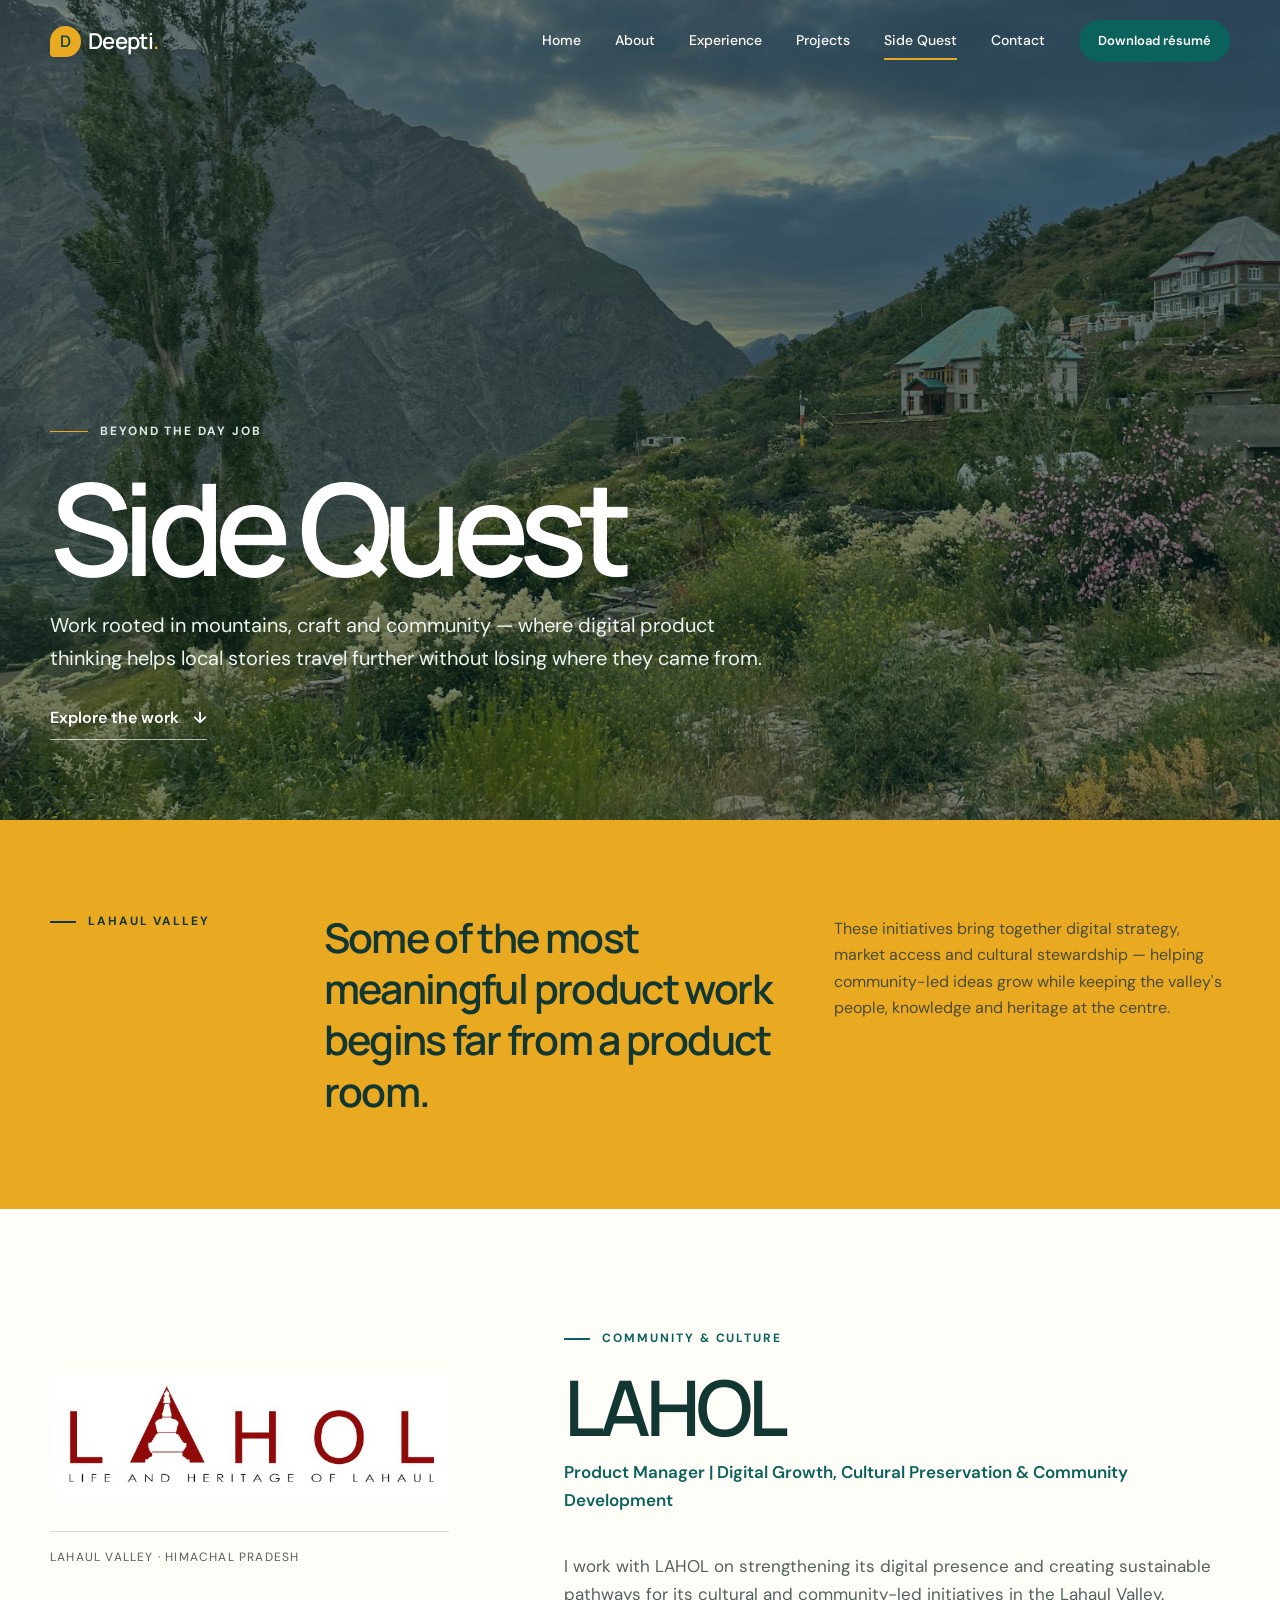
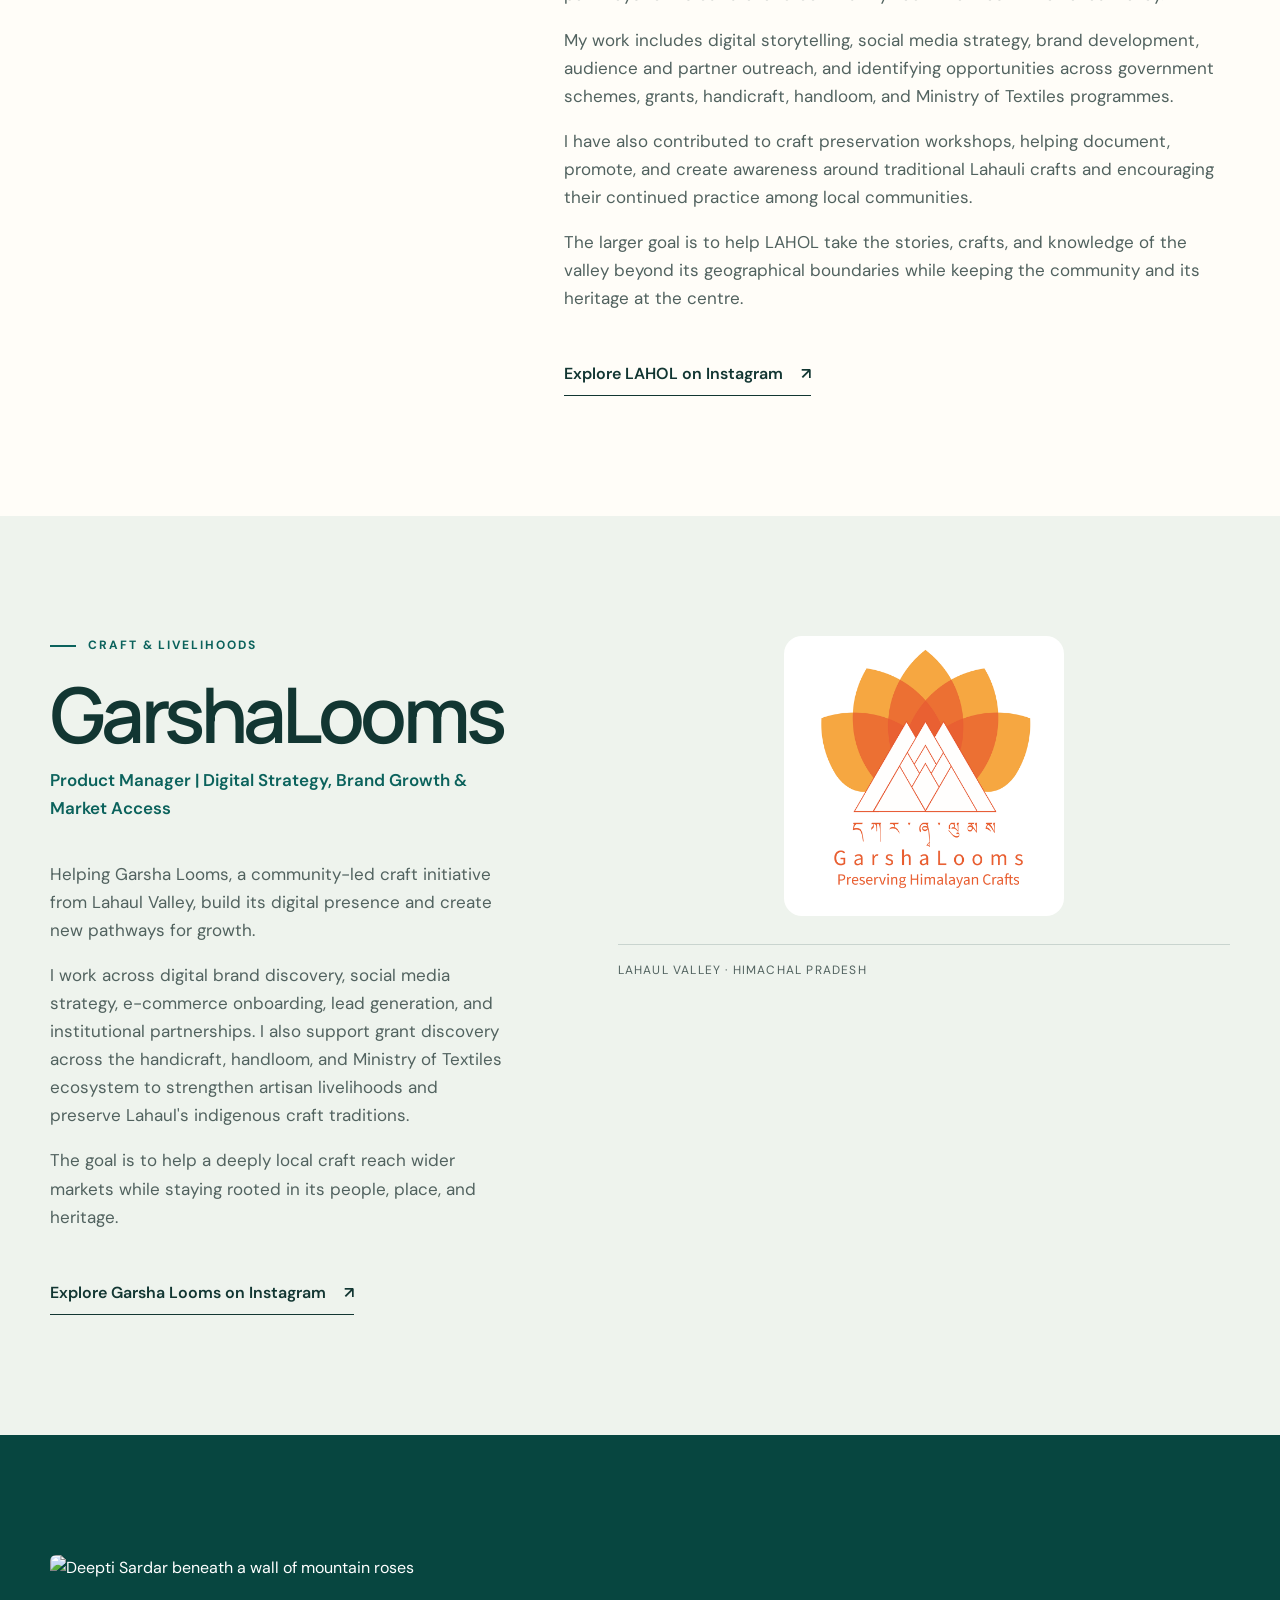
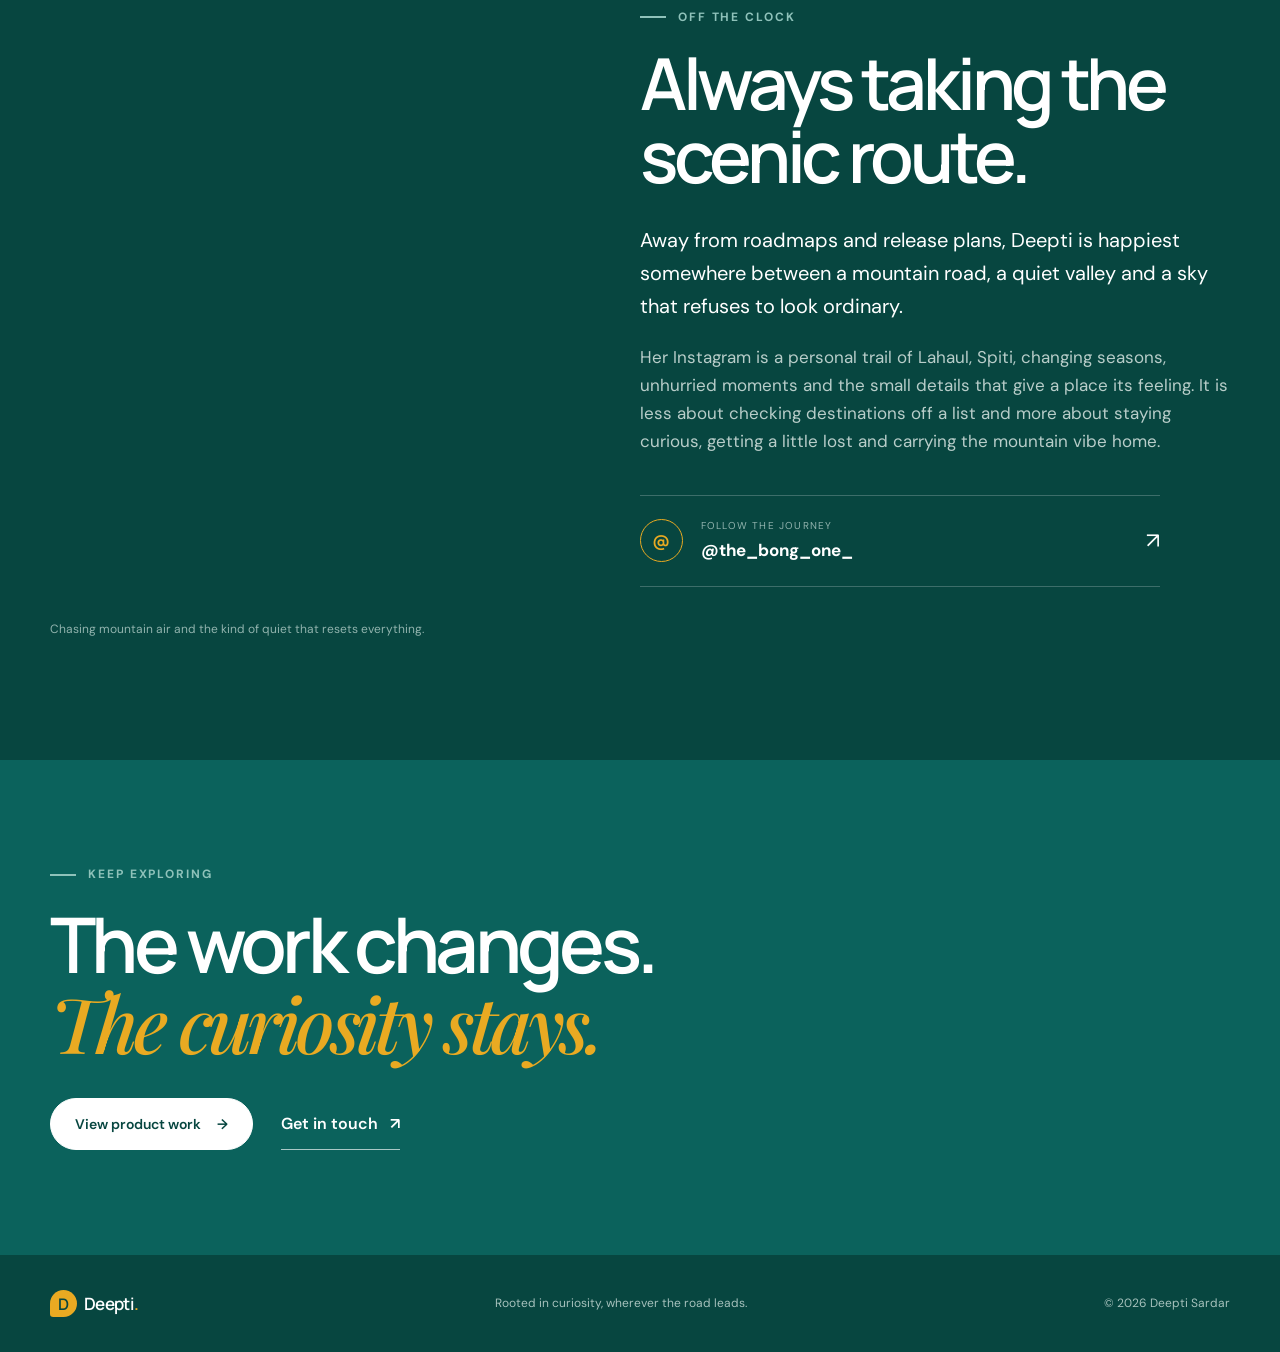
==== side-quest.html @ d121f412 "changes" ====
<!DOCTYPE html>
<html lang="en">
<head>
  <meta charset="UTF-8">
  <meta name="viewport" content="width=device-width, initial-scale=1.0">
  <meta name="description" content="Deepti Sardar's community-led work with LAHOL and Garsha Looms, rooted in Lahaul's craft, culture and people.">
  <meta name="author" content="Deepti Sardar">
  <meta name="theme-color" content="#0b625c">
  <meta property="og:type" content="website">
  <meta property="og:title" content="Side Quest — Deepti Sardar">
  <meta property="og:description" content="Digital growth, cultural preservation and community-led work from the Lahaul Valley.">
  <meta property="og:image" content="assets/profile-placeholder.png">
  <title>Side Quest — Deepti Sardar</title>
  <link rel="stylesheet" href="style.css">
  <link rel="stylesheet" href="side-quest.css">
  <script src="script.js" defer></script>
</head>
<body class="side-quest-page">
  <a class="skip-link" href="#main-content">Skip to content</a>

  <header class="site-header" id="site-header">
    <nav class="nav container" aria-label="Primary navigation">
      <a class="brand" href="index.html#home" aria-label="Deepti Sardar, home">
        <span class="brand-mark">D</span><span>Deepti<span class="brand-dot">.</span></span>
      </a>
      <button class="menu-toggle" type="button" aria-expanded="false" aria-controls="nav-links" aria-label="Open navigation menu">
        <span></span><span></span><span></span>
      </button>
      <div class="nav-links" id="nav-links">
        <a class="nav-link" href="index.html#home">Home</a>
        <a class="nav-link" href="index.html#about">About</a>
        <a class="nav-link" href="index.html#experience">Experience</a>
        <a class="nav-link" href="index.html#projects">Projects</a>
        <a class="nav-link active" href="side-quest.html" aria-current="page">Side Quest</a>
        <a class="nav-link" href="index.html#contact">Contact</a>
        <a class="button button-small" href="assets/resume.pdf" download>Download résumé</a>
      </div>
    </nav>
  </header>

  <main id="main-content">
    <section class="quest-hero" aria-labelledby="quest-title">
      <img class="quest-hero-image" src="assets/side-quest-3.png" alt="A mountain village surrounded by wildflowers beneath a dramatic Lahaul sky" width="3024" height="4032">
      <div class="quest-hero-shade" aria-hidden="true"></div>
      <div class="container quest-hero-copy reveal">
        <p class="eyebrow"><span></span> Beyond the day job</p>
        <h1 id="quest-title">Side Quest</h1>
        <p>Work rooted in mountains, craft and community — where digital product thinking helps local stories travel further without losing where they came from.</p>
        <a class="quest-jump" href="#lahol">Explore the work <span aria-hidden="true">↓</span></a>
      </div>
    </section>

    <section class="quest-intro" aria-label="Side Quest introduction">
      <div class="container quest-intro-grid reveal">
        <p class="kicker">Lahaul Valley</p>
        <p class="quest-intro-lead">Some of the most meaningful product work begins far from a product room.</p>
        <p>These initiatives bring together digital strategy, market access and cultural stewardship — helping community-led ideas grow while keeping the valley's people, knowledge and heritage at the centre.</p>
      </div>
    </section>

    <section class="initiative initiative-lahol" id="lahol" aria-labelledby="lahol-title">
      <div class="container initiative-layout">
        <div class="initiative-identity reveal">
          <img class="initiative-logo initiative-logo-lahol" src="assets/lahaul-logo.svg" alt="LAHOL — Life and Heritage of Lahaul">
          <p>Lahaul Valley · Himachal Pradesh</p>
        </div>
        <div class="initiative-content reveal" data-delay="100">
          <p class="kicker">Community & culture</p>
          <h2 id="lahol-title">LAHOL</h2>
          <p class="initiative-role">Product Manager | Digital Growth, Cultural Preservation & Community Development</p>
          <div class="initiative-copy">
            <p>I work with LAHOL on strengthening its digital presence and creating sustainable pathways for its cultural and community-led initiatives in the Lahaul Valley.</p>
            <p>My work includes digital storytelling, social media strategy, brand development, audience and partner outreach, and identifying opportunities across government schemes, grants, handicraft, handloom, and Ministry of Textiles programmes.</p>
            <p>I have also contributed to craft preservation workshops, helping document, promote, and create awareness around traditional Lahauli crafts and encouraging their continued practice among local communities.</p>
            <p>The larger goal is to help LAHOL take the stories, crafts, and knowledge of the valley beyond its geographical boundaries while keeping the community and its heritage at the centre.</p>
          </div>
          <a class="initiative-link" href="https://www.instagram.com/_lahol__/" target="_blank" rel="noopener noreferrer" aria-label="Explore LAHOL on Instagram">Explore LAHOL on Instagram <span aria-hidden="true">↗</span></a>
        </div>
      </div>
    </section>

    <section class="initiative initiative-garsha" id="garsha-looms" aria-labelledby="garsha-title">
      <div class="container initiative-layout initiative-layout-reverse">
        <div class="initiative-identity reveal">
          <img class="initiative-logo initiative-logo-garsha" src="assets/garsha-looms-logo.svg" alt="Garsha Looms — Preserving Himalayan Crafts">
          <p>Lahaul Valley · Himachal Pradesh</p>
        </div>
        <div class="initiative-content reveal" data-delay="100">
          <p class="kicker">Craft & livelihoods</p>
          <h2 id="garsha-title">GarshaLooms</h2>
          <p class="initiative-role">Product Manager | Digital Strategy, Brand Growth & Market Access</p>
          <div class="initiative-copy">
            <p>Helping Garsha Looms, a community-led craft initiative from Lahaul Valley, build its digital presence and create new pathways for growth.</p>
            <p>I work across digital brand discovery, social media strategy, e-commerce onboarding, lead generation, and institutional partnerships. I also support grant discovery across the handicraft, handloom, and Ministry of Textiles ecosystem to strengthen artisan livelihoods and preserve Lahaul's indigenous craft traditions.</p>
            <p>The goal is to help a deeply local craft reach wider markets while staying rooted in its people, place, and heritage.</p>
          </div>
          <a class="initiative-link" href="https://www.instagram.com/garshalooms/" target="_blank" rel="noopener noreferrer" aria-label="Explore Garsha Looms on Instagram">Explore Garsha Looms on Instagram <span aria-hidden="true">↗</span></a>
        </div>
      </div>
    </section>

    <section class="beyond" id="beyond-work" aria-labelledby="beyond-title">
      <div class="container beyond-layout">
        <figure class="beyond-photo reveal">
          <img src="assets/side-quest-4.png" alt="Deepti Sardar beneath a wall of mountain roses" width="3024" height="4032">
          <figcaption>Chasing mountain air and the kind of quiet that resets everything.</figcaption>
        </figure>
        <div class="beyond-copy reveal" data-delay="100">
          <p class="kicker light">Off the clock</p>
          <h2 id="beyond-title">Always taking the scenic route.</h2>
          <p class="beyond-lead">Away from roadmaps and release plans, Deepti is happiest somewhere between a mountain road, a quiet valley and a sky that refuses to look ordinary.</p>
          <p>Her Instagram is a personal trail of Lahaul, Spiti, changing seasons, unhurried moments and the small details that give a place its feeling. It is less about checking destinations off a list and more about staying curious, getting a little lost and carrying the mountain vibe home.</p>
          <a class="instagram-link" href="https://www.instagram.com/the_bong_one_/" target="_blank" rel="noopener noreferrer" aria-label="Follow Deepti on Instagram at the_bong_one_">
            <span class="instagram-mark" aria-hidden="true">@</span>
            <span><small>Follow the journey</small><strong>@the_bong_one_</strong></span>
            <i aria-hidden="true">↗</i>
          </a>
        </div>
      </div>
    </section>

    <section class="quest-close" aria-labelledby="quest-close-title">
      <div class="container quest-close-inner reveal">
        <p class="kicker light">Keep exploring</p>
        <h2 id="quest-close-title">The work changes.<br><em>The curiosity stays.</em></h2>
        <div class="quest-close-actions">
          <a class="button quest-button-light" href="index.html#projects">View product work <span aria-hidden="true">→</span></a>
          <a class="quest-contact-link" href="index.html#contact">Get in touch <span aria-hidden="true">↗</span></a>
        </div>
      </div>
    </section>
  </main>

  <footer class="footer">
    <div class="container footer-inner">
      <a class="brand footer-brand" href="index.html#home"><span class="brand-mark">D</span><span>Deepti<span class="brand-dot">.</span></span></a>
      <p>Rooted in curiosity, wherever the road leads.</p>
      <p>© <span id="year"></span> Deepti Sardar</p>
    </div>
  </footer>
</body>
</html>
---- style.css ----
@import url('https://fonts.googleapis.com/css2?family=DM+Sans:wght@400;500;600&family=Manrope:wght@400;500;600;700&family=Playfair+Display:ital,wght@1,500&display=swap');

:root {
  --cream: #f5f1e8;
  --cream-deep: #ebe4d5;
  --paper: #fffdf8;
  --teal: #0b625c;
  --teal-dark: #074640;
  --teal-soft: #d9e8e2;
  --mustard: #e9aa22;
  --ink: #123632;
  --body: #51625f;
  --line: rgba(18, 54, 50, 0.16);
  --radius-lg: 36px;
  --radius-md: 22px;
  --shadow: 0 24px 70px rgba(34, 55, 48, 0.12);
  --container: 1180px;
  --header-height: 82px;
}

* { box-sizing: border-box; }
html { scroll-behavior: smooth; scroll-padding-top: calc(var(--header-height) + 24px); }
body { margin: 0; background: var(--cream); color: var(--ink); font-family: "DM Sans", Arial, sans-serif; font-size: 16px; line-height: 1.65; overflow-x: hidden; }
body.menu-open { overflow: hidden; }
body.menu-open .site-header { height: var(--header-height); background: transparent; box-shadow: none; backdrop-filter: none; }
img { display: block; max-width: 100%; }
a { color: inherit; text-decoration: none; }
button { font: inherit; }
.container { width: min(calc(100% - 48px), var(--container)); margin-inline: auto; }
.skip-link { position: fixed; z-index: 200; top: 8px; left: 8px; padding: 10px 16px; background: var(--paper); color: var(--teal); transform: translateY(-150%); transition: transform .2s; }
.skip-link:focus { transform: translateY(0); }

.site-header { position: fixed; inset: 0 0 auto; z-index: 100; height: var(--header-height); transition: background .3s, box-shadow .3s, height .3s; }
.site-header.scrolled { height: 70px; background: rgba(245, 241, 232, .9); box-shadow: 0 6px 30px rgba(18,54,50,.07); backdrop-filter: blur(16px); }
.nav { height: 100%; display: flex; align-items: center; justify-content: space-between; }
.brand { display: inline-flex; align-items: center; gap: 7px; font: 600 22px/1 "Manrope", sans-serif; letter-spacing: -.7px; }
.brand-mark { display: grid; place-items: center; width: 31px; height: 31px; border-radius: 50% 50% 50% 12%; background: var(--teal); color: var(--cream); font-size: 16px; }
.brand-dot { color: var(--mustard); }
.nav-links { display: flex; align-items: center; gap: 34px; }
.nav-link { position: relative; font-size: 14px; font-weight: 500; }
.nav-link::after { content: ""; position: absolute; left: 0; right: 100%; bottom: -7px; height: 2px; background: var(--mustard); transition: right .3s; }
.nav-link:hover::after, .nav-link.active::after { right: 0; }
.nav-link-disabled { display: inline-flex; align-items: center; gap: 6px; cursor: default; }
.nav-link-disabled small { padding: 2px 5px; border-radius: 999px; background: var(--mustard); color: var(--ink); font-size: 7px; line-height: 1.2; letter-spacing: .08em; text-transform: uppercase; }
.nav-link-disabled::after { display: none; }
.menu-toggle { display: none; padding: 8px; border: 0; background: transparent; cursor: pointer; }
.menu-toggle span { display: block; width: 25px; height: 2px; margin: 5px; background: var(--ink); transition: transform .25s, opacity .25s; }

.button { display: inline-flex; align-items: center; justify-content: center; gap: 16px; min-height: 52px; padding: 0 24px; border: 1px solid var(--teal); border-radius: 999px; background: var(--teal); color: white; font-weight: 600; font-size: 14px; transition: transform .25s, background .25s, box-shadow .25s; }
.button:hover { transform: translateY(-3px); background: var(--teal-dark); box-shadow: 0 12px 25px rgba(11,98,92,.2); }
.button-small { min-height: 42px; padding: 0 18px; font-size: 13px; }
.text-link { display: inline-flex; gap: 12px; align-items: center; padding: 12px 0; font-weight: 600; border-bottom: 1px solid var(--ink); }
.text-link span { transition: transform .25s; }
.text-link:hover span { transform: translateX(5px); }

.hero { position: relative; min-height: 100svh; padding: calc(var(--header-height) + 70px) 0 80px; display: flex; align-items: center; overflow: hidden; }
.hero::before { content: ""; position: absolute; width: 520px; height: 520px; right: -230px; top: -180px; border-radius: 50%; background: var(--mustard); opacity: .1; }
.hero-grid { display: grid; grid-template-columns: 1.02fr .98fr; align-items: center; gap: 80px; }
.eyebrow, .kicker { display: flex; align-items: center; gap: 12px; margin: 0 0 24px; text-transform: uppercase; letter-spacing: .16em; font-size: 12px; font-weight: 700; color: var(--teal); }
.eyebrow span { width: 38px; height: 1px; background: var(--mustard); }
h1, h2, h3, p { margin-top: 0; }
h1 { max-width: 720px; margin-bottom: 30px; font: 600 clamp(3.5rem, 6.7vw, 6.6rem)/.96 "Manrope", sans-serif; letter-spacing: -.075em; }
h1 em, h2 em { color: var(--mustard); font-family: "Playfair Display", Georgia, serif; font-weight: 500; }
.hero-intro { max-width: 610px; color: var(--body); font-size: 18px; line-height: 1.75; }
.hero-intro strong { color: var(--ink); font-weight: 600; }
.hero-actions { margin-top: 38px; display: flex; align-items: center; gap: 28px; }
.hero-visual { position: relative; min-height: 560px; display: grid; place-items: center; }
.portrait-wrap { position: relative; width: min(38vw, 470px); aspect-ratio: 1; border-radius: 50%; padding: 13px; background: var(--paper); box-shadow: var(--shadow); animation: float 6s ease-in-out infinite; }
.portrait-wrap::after { content: ""; position: absolute; inset: 13px; border-radius: 50%; box-shadow: inset 0 0 0 1px rgba(255,255,255,.4); pointer-events: none; }
.portrait-wrap img { width: 100%; height: 100%; object-fit: cover; object-position: 52% 50%; border-radius: 50%; }
.portrait-ring { position: absolute; z-index: -1; inset: -30px; border: 1px dashed rgba(11,98,92,.5); border-radius: 50%; animation: spin 28s linear infinite; }
.portrait-ring::before { content: ""; position: absolute; width: 15px; height: 15px; top: 15%; left: 1%; border-radius: 50%; background: var(--mustard); box-shadow: 0 0 0 8px var(--cream); }
.experience-badge { position: absolute; z-index: 2; left: -18px; bottom: 48px; display: flex; align-items: center; gap: 10px; padding: 17px 20px; border-radius: 18px; background: var(--paper); box-shadow: var(--shadow); }
.experience-badge strong { font: 700 35px/1 "Manrope", sans-serif; color: var(--teal); }
.experience-badge span { font-size: 10px; line-height: 1.4; letter-spacing: .11em; text-transform: uppercase; font-weight: 700; }
.hero-note { position: absolute; right: -10px; top: 52px; display: flex; flex-direction: column; padding: 18px 22px; border-radius: 18px; background: var(--mustard); color: var(--ink); font-size: 12px; text-transform: uppercase; letter-spacing: .12em; font-weight: 700; transform: rotate(4deg); box-shadow: 0 18px 40px rgba(125,87,14,.18); }
.scroll-cue { position: absolute; left: 50%; bottom: 24px; display: flex; align-items: center; gap: 12px; transform: translateX(-50%); font-size: 11px; font-weight: 700; letter-spacing: .16em; text-transform: uppercase; }
.scroll-cue i { display: grid; place-items: center; width: 34px; height: 34px; border: 1px solid var(--line); border-radius: 50%; font-style: normal; animation: nudge 2s infinite; }
.hero-orbit { position: absolute; border: 1px solid rgba(11,98,92,.08); border-radius: 50%; }
.orbit-one { width: 400px; height: 400px; left: -310px; bottom: -80px; }
.orbit-two { width: 110px; height: 110px; left: 48%; top: 19%; }

.section { padding: 130px 0; }
.section-heading { margin-bottom: 70px; }
.section-heading h2 { margin: 0; font: 600 clamp(2.7rem, 5.5vw, 5.1rem)/1.06 "Manrope", sans-serif; letter-spacing: -.06em; }
.kicker { margin-bottom: 20px; }
.kicker::before { content: ""; width: 26px; height: 2px; background: currentColor; }
.kicker.light { color: #8fc2ba; }
.split-heading { display: grid; grid-template-columns: 1.5fr .5fr; gap: 70px; align-items: end; }
.split-heading > p { max-width: 370px; margin: 0 0 8px; color: var(--body); font-size: 17px; }

.about { background: var(--paper); }
.about-grid { display: grid; grid-template-columns: .72fr 1.28fr; gap: 100px; }
.about-lead { margin: 0; font: 500 clamp(1.7rem, 3vw, 2.6rem)/1.35 "Manrope", sans-serif; letter-spacing: -.035em; color: var(--teal); }
.about-copy > p { max-width: 690px; color: var(--body); font-size: 17px; }
.about-facts { display: grid; grid-template-columns: repeat(3, 1fr); gap: 14px; margin-top: 45px; }
.about-facts div { padding-top: 20px; border-top: 1px solid var(--line); }
.about-facts strong { display: block; margin-bottom: 6px; color: var(--mustard); font: 700 32px/1 "Manrope", sans-serif; }
.about-facts span { display: block; max-width: 140px; color: var(--body); font-size: 12px; line-height: 1.5; }

.skills { background: var(--cream); }
.skills-grid { display: grid; grid-template-columns: repeat(6, 1fr); gap: 18px; }
.skill-card { grid-column: span 2; min-height: 340px; padding: 30px; border: 1px solid var(--line); border-radius: var(--radius-md); background: rgba(255,253,248,.55); transition: transform .3s, background .3s, box-shadow .3s; }
.skill-card:nth-child(4) { grid-column: 2 / span 2; }
.skill-card:hover { transform: translateY(-8px); background: var(--paper); box-shadow: 0 20px 45px rgba(34,55,48,.08); }
.skill-card h3 { margin: 48px 0 22px; font: 600 21px/1.2 "Manrope", sans-serif; }
.skill-card ul { margin: 0; padding: 0; list-style: none; color: var(--body); font-size: 14px; }
.skill-card li { margin: 7px 0; }

.experience { background: var(--teal-dark); color: var(--paper); }
.experience .split-heading > p { color: #a6c1bc; }
.timeline { position: relative; }
.timeline::before { content: ""; position: absolute; left: 280px; top: 8px; bottom: 8px; width: 1px; background: rgba(255,255,255,.18); }
.timeline-item { position: relative; display: grid; grid-template-columns: 250px 1fr; gap: 70px; padding: 0 0 70px; }
.timeline-item:last-child { padding-bottom: 0; }
.timeline-date { padding-top: 6px; color: #8fc2ba; font-size: 12px; letter-spacing: .1em; text-transform: uppercase; }
.timeline-dot { position: absolute; left: 274px; top: 9px; width: 13px; height: 13px; border: 3px solid var(--teal-dark); border-radius: 50%; background: var(--mustard); box-shadow: 0 0 0 1px var(--mustard); }
.timeline-content { position: relative; max-width: 690px; padding-right: 145px; }
.timeline-logo { position: absolute; top: 0; right: 0; width: 92px; height: 48px; padding: 8px; object-fit: contain; border-radius: 10px; background: rgba(255,255,255,.94); }
.timeline-logo-wide { width: 122px; }
.timeline-logo-square { width: 54px; height: 54px; padding: 4px; }
.timeline-logo-lahol { width: 130px; }
.company { margin-bottom: 8px; color: var(--mustard); font-size: 12px; font-weight: 700; letter-spacing: .1em; text-transform: uppercase; }
.timeline-content h3 { margin-bottom: 8px; font: 600 clamp(1.35rem,2.5vw,2rem)/1.25 "Manrope", sans-serif; letter-spacing: -.03em; }
.timeline-content > p:last-child { margin-bottom: 0; color: #b7c9c5; }
.project-label { margin-bottom: 14px; color: white; font-weight: 500; }

.projects { background: var(--cream); }
.case-studies { display: grid; gap: 28px; }
.case-card { padding: 42px; border-radius: var(--radius-lg); background: var(--paper); box-shadow: 0 12px 38px rgba(34,55,48,.07); transition: transform .35s, box-shadow .35s; }
.case-card:hover { transform: translateY(-6px); box-shadow: var(--shadow); }
.case-top { display: flex; align-items: center; margin-bottom: 45px; }
.case-type { color: var(--body); font-size: 11px; letter-spacing: .12em; text-transform: uppercase; }
.case-title { display: grid; grid-template-columns: 1fr auto; gap: 30px; align-items: end; padding-bottom: 35px; border-bottom: 1px solid var(--line); }
.case-title h3 { max-width: 720px; margin: 0; font: 600 clamp(2rem,4.3vw,4rem)/1.06 "Manrope", sans-serif; letter-spacing: -.055em; }
.client-brand { display: grid; justify-items: end; gap: 7px; min-width: 130px; }
.client-brand img { width: 108px; height: 48px; object-fit: contain; object-position: right center; }
.client-brand-wide img { width: 150px; }
.client-brand span { color: var(--mustard); font-size: 12px; font-weight: 700; letter-spacing: .06em; }
.case-details { display: grid; grid-template-columns: 1fr 1fr; gap: 38px 65px; padding-top: 38px; }
.case-details h4 { margin: 0 0 10px; font-size: 11px; letter-spacing: .14em; text-transform: uppercase; color: var(--teal); }
.case-details p { margin-bottom: 6px; color: var(--body); }
.impact p { display: inline-block; margin-right: 20px; font-size: 13px; }
.impact strong { display: block; color: var(--mustard); font: 700 29px/1.15 "Manrope", sans-serif; }
.tags { display: flex; flex-wrap: wrap; gap: 8px; }
.tags span { padding: 7px 12px; border: 1px solid var(--line); border-radius: 999px; color: var(--body); font-size: 12px; }

.certifications { background: var(--paper); }
.cert-grid { display: grid; grid-template-columns: .8fr 1.2fr; gap: 90px; }
.cert-list { border-top: 1px solid var(--line); }
.cert-item { display: grid; grid-template-columns: 60px 1fr auto; gap: 24px; align-items: center; padding: 26px 8px; border-bottom: 1px solid var(--line); transition: padding .25s, color .25s; }
.cert-item:hover { padding-inline: 18px; color: var(--teal); }
.cert-item > span { color: var(--mustard); font-size: 12px; font-weight: 700; }
.cert-item h3 { margin: 0 0 3px; font: 600 18px/1.35 "Manrope", sans-serif; }
.cert-item p { margin: 0; color: var(--body); font-size: 13px; }
.cert-item i { font-style: normal; font-size: 20px; }

.contact { min-height: calc(100svh - var(--header-height)); padding-block: clamp(72px, 9vh, 100px); display: flex; align-items: center; background: var(--teal); color: white; }
.contact-inner h2 { max-width: 1000px; margin-bottom: 22px; font: 600 clamp(3rem,5.2vw,5.4rem)/1.02 "Manrope", sans-serif; letter-spacing: -.065em; }
.contact-intro { max-width: 580px; color: #cae0dc; font-size: 18px; }
.contact-links { display: grid; grid-template-columns: repeat(3, 1fr); margin-top: clamp(36px, 6vh, 56px); border-top: 1px solid rgba(255,255,255,.22); }
.contact-links > * { display: grid; grid-template-columns: 1fr auto; gap: 6px 18px; padding: 30px 25px 10px 0; border-right: 1px solid rgba(255,255,255,.22); }
.contact-links > * + * { padding-left: 25px; }
.contact-links > *:last-child { border-right: 0; }
.contact-links span { grid-column: 1; color: #92bdb6; font-size: 11px; letter-spacing: .13em; text-transform: uppercase; }
.contact-links strong { grid-column: 1; font-size: 15px; font-weight: 500; overflow-wrap: anywhere; }
.contact-links i { grid-column: 2; grid-row: 1 / span 2; align-self: center; font-style: normal; font-size: 20px; transition: transform .25s; }
.contact-links a:hover i { transform: translate(4px,-4px); }
.footer { padding: 35px 0; background: var(--teal-dark); color: #a6c1bc; }
.footer-inner { display: flex; align-items: center; justify-content: space-between; gap: 20px; }
.footer-inner p { margin: 0; font-size: 12px; }
.footer-brand { color: white; font-size: 17px; }
.footer-brand .brand-mark { width: 27px; height: 27px; background: var(--mustard); color: var(--teal-dark); }

.reveal { opacity: 0; transform: translateY(35px); transition: opacity .75s ease, transform .75s cubic-bezier(.2,.75,.25,1); transition-delay: var(--delay, 0ms); }
.reveal.visible { opacity: 1; transform: translateY(0); }
@keyframes float { 0%,100% { transform: translateY(0) rotate(-1deg); } 50% { transform: translateY(-14px) rotate(1deg); } }
@keyframes spin { to { transform: rotate(360deg); } }
@keyframes nudge { 0%,100% { transform: translateY(0); } 50% { transform: translateY(4px); } }

@media (max-width: 980px) {
  :root { --header-height: 72px; }
  .menu-toggle { display: block; position: relative; z-index: 2; }
  .menu-toggle.active span:nth-child(1) { transform: translateY(7px) rotate(45deg); }
  .menu-toggle.active span:nth-child(2) { opacity: 0; }
  .menu-toggle.active span:nth-child(3) { transform: translateY(-7px) rotate(-45deg); }
  .nav-links { position: fixed; inset: 0; width: 100vw; height: 100dvh; padding: calc(var(--header-height) + 28px) 24px 40px; overflow-y: auto; flex-direction: column; justify-content: center; gap: 25px; background: var(--cream); opacity: 0; visibility: hidden; transform: translateY(-15px); transition: opacity .3s, visibility .3s, transform .3s; }
  .nav-links.open { opacity: 1; visibility: visible; transform: translateY(0); }
  .nav-link { font: 600 28px/1.2 "Manrope", sans-serif; }
  body.menu-open .menu-toggle span { background: var(--ink); }
  .hero { padding-top: 120px; }
  .hero-grid { grid-template-columns: 1fr 1fr; gap: 35px; }
  .hero-visual { min-height: 430px; }
  .portrait-wrap { width: min(44vw, 390px); }
  .hero-note { right: 0; top: 25px; }
  .experience-badge { left: 0; bottom: 25px; }
  .skills-grid { grid-template-columns: repeat(2, 1fr); }
  .skill-card, .skill-card:nth-child(4) { grid-column: auto; }
  .skill-card:last-child { grid-column: 1 / -1; min-height: 280px; }
  .timeline::before { left: 180px; }
  .timeline-item { grid-template-columns: 150px 1fr; gap: 60px; }
  .timeline-dot { left: 174px; }
  .cert-grid { grid-template-columns: 1fr; gap: 15px; }
  .contact-links { grid-template-columns: 1fr 1fr; }
  .contact-links > *:nth-child(2) { border-right: 0; }
  .contact-links > *:last-child { padding-left: 0; border-top: 1px solid rgba(255,255,255,.22); }
}

@media (max-width: 720px) {
  .container { width: min(calc(100% - 32px), var(--container)); }
  .section { padding: 88px 0; }
  .hero { min-height: auto; padding: 120px 0 90px; }
  .hero-grid { grid-template-columns: 1fr; }
  h1 { font-size: clamp(3rem, 15vw, 4.5rem); }
  .hero-intro { font-size: 16px; }
  .hero-visual { min-height: 390px; order: -1; margin-bottom: 24px; }
  .portrait-wrap { width: min(80vw, 350px); }
  .hero-note { right: 2px; top: 5px; padding: 14px 17px; }
  .experience-badge { left: 3px; bottom: 5px; }
  .scroll-cue { display: none; }
  .split-heading, .about-grid { grid-template-columns: 1fr; gap: 35px; }
  .section-heading { margin-bottom: 48px; }
  .section-heading h2 { font-size: clamp(2.7rem, 13vw, 4rem); }
  .about-facts { grid-template-columns: 1fr 1fr; }
  .skills-grid { grid-template-columns: 1fr; }
  .skill-card, .skill-card:last-child { grid-column: auto; min-height: auto; }
  .skill-card h3 { margin-top: 32px; }
  .timeline::before { left: 6px; }
  .timeline-item { grid-template-columns: 1fr; gap: 13px; padding-left: 34px; padding-bottom: 55px; }
  .timeline-dot { left: 0; top: 5px; }
  .timeline-date { padding-top: 0; }
  .timeline-content { padding-right: 0; padding-top: 68px; }
  .timeline-logo { left: 0; right: auto; }
  .case-card { padding: 27px 22px; border-radius: 25px; }
  .case-top { margin-bottom: 30px; }
  .case-type { max-width: 180px; text-align: right; }
  .case-title, .case-details { grid-template-columns: 1fr; gap: 25px; }
  .case-title h3 { font-size: 2.25rem; }
  .client-brand { justify-items: start; }
  .client-brand img { object-position: left center; }
  .cert-item { grid-template-columns: 48px 1fr auto; gap: 12px; }
  .contact-links { grid-template-columns: 1fr; }
  .contact { min-height: auto; padding-block: 88px; }
  .contact-links > * { border-right: 0; border-bottom: 1px solid rgba(255,255,255,.22); padding: 22px 0; }
  .contact-links > * + *, .contact-links > *:last-child { padding-left: 0; }
  .footer-inner { flex-direction: column; text-align: center; }
}

@media (max-width: 980px) and (max-height: 560px) {
  .nav-links { justify-content: flex-start; gap: 12px; padding-top: calc(var(--header-height) + 18px); padding-bottom: 24px; }
  .nav-link { font-size: 22px; }
  .nav-links .button-small { min-height: 40px; margin-top: 4px; }
}

@media (max-width: 420px) {
  .hero-actions { align-items: flex-start; flex-direction: column; gap: 12px; }
  .hero-visual { min-height: 335px; }
  .experience-badge { padding: 13px 14px; }
  .experience-badge strong { font-size: 28px; }
  .hero-note { font-size: 10px; }
  .about-facts { grid-template-columns: 1fr; }
  .case-title h3 { font-size: 1.9rem; }
  .cert-item h3 { font-size: 16px; }
}

@media (prefers-reduced-motion: reduce) {
  html { scroll-behavior: auto; }
  *, *::before, *::after { animation-duration: .01ms !important; animation-iteration-count: 1 !important; transition-duration: .01ms !important; }
  .reveal { opacity: 1; transform: none; }
}
---- side-quest.css ----
.side-quest-page { background: var(--paper); }
.side-quest-page .site-header:not(.scrolled) { color: white; }
.side-quest-page .site-header:not(.scrolled) .brand-mark { background: var(--mustard); color: var(--teal-dark); }
.side-quest-page .site-header:not(.scrolled) .menu-toggle span { background: white; }

.quest-hero { position: relative; min-height: min(820px, calc(100svh - 36px)); display: flex; align-items: flex-end; padding: calc(var(--header-height) + 90px) 0 80px; overflow: hidden; color: white; background: var(--teal-dark); }
.quest-hero-image, .quest-hero-shade { position: absolute; inset: 0; width: 100%; height: 100%; }
.quest-hero-image { object-fit: cover; object-position: center 43%; }
.quest-hero-shade { background: rgba(7, 36, 33, .55); }
.quest-hero-copy { position: relative; z-index: 1; }
.quest-hero .eyebrow { color: #d8ebe5; }
.quest-hero h1 { max-width: none; margin-bottom: 20px; font-size: clamp(4rem, 10vw, 8.6rem); }
.quest-hero-copy > p:not(.eyebrow) { max-width: 720px; margin-bottom: 30px; color: #edf5f2; font-size: 20px; }
.quest-jump { display: inline-flex; align-items: center; gap: 14px; padding-bottom: 8px; border-bottom: 1px solid rgba(255,255,255,.65); font-weight: 600; }
.quest-jump span { transition: transform .25s; }
.quest-jump:hover span { transform: translateY(4px); }

.quest-intro { padding: 92px 0; background: var(--mustard); }
.quest-intro-grid { display: grid; grid-template-columns: .55fr 1.15fr 1fr; gap: 56px; align-items: start; }
.quest-intro .kicker { color: var(--ink); }
.quest-intro-lead { margin: 0; font: 600 clamp(1.8rem,3.2vw,2.8rem)/1.25 "Manrope", sans-serif; letter-spacing: -.04em; }
.quest-intro-grid > p:last-child { margin: 4px 0 0; color: #4b4b36; }

.initiative { padding: 120px 0; }
.initiative-lahol { background: var(--paper); }
.initiative-garsha { background: #eef3ed; }
.initiative-layout { display: grid; grid-template-columns: .75fr 1.25fr; gap: clamp(60px, 9vw, 130px); align-items: start; }
.initiative-layout-reverse .initiative-identity { order: 2; }
.initiative-identity { position: sticky; top: 120px; }
.initiative-logo { width: 100%; object-fit: contain; }
.initiative-logo-lahol { max-width: 520px; margin-top: 46px; }
.initiative-logo-garsha { max-width: 280px; margin-inline: auto; border-radius: 18px; }
.initiative-identity > p { margin: 28px 0 0; padding-top: 16px; border-top: 1px solid var(--line); color: var(--body); font-size: 12px; letter-spacing: .1em; text-transform: uppercase; }
.initiative-content h2 { margin-bottom: 13px; font: 600 clamp(3.2rem,6vw,6rem)/1 "Manrope", sans-serif; letter-spacing: -.06em; }
.initiative-role { max-width: 680px; margin-bottom: 38px; color: var(--teal); font-weight: 600; font-size: 17px; }
.initiative-copy { max-width: 700px; }
.initiative-copy p { color: var(--body); font-size: 17px; }
.initiative-link { display: inline-flex; align-items: center; gap: 18px; margin-top: 18px; padding: 14px 0 8px; border-bottom: 1px solid var(--ink); font-weight: 600; }
.initiative-link span { transition: transform .25s; }
.initiative-link:hover span { transform: translate(4px,-4px); }

.beyond { padding: 120px 0; background: var(--teal-dark); color: white; }
.beyond-layout { display: grid; grid-template-columns: .9fr 1.1fr; gap: clamp(55px, 8vw, 110px); align-items: center; }
.beyond-photo { margin: 0; }
.beyond-photo img { width: 100%; height: 650px; object-fit: cover; object-position: center 58%; border-radius: 6px; }
.beyond-photo figcaption { max-width: 410px; margin-top: 15px; color: #91b3ad; font-size: 12px; }
.beyond-copy h2 { max-width: 680px; margin-bottom: 30px; font: 600 clamp(3rem,5.6vw,5.6rem)/1.02 "Manrope", sans-serif; letter-spacing: -.06em; }
.beyond-lead { max-width: 680px; color: white; font-size: 20px; }
.beyond-copy > p:not(.kicker):not(.beyond-lead) { max-width: 680px; color: #b8cdc9; font-size: 17px; }
.instagram-link { display: grid; grid-template-columns: auto 1fr auto; gap: 18px; align-items: center; max-width: 520px; margin-top: 40px; padding: 22px 0; border-top: 1px solid rgba(255,255,255,.22); border-bottom: 1px solid rgba(255,255,255,.22); }
.instagram-mark { display: grid; place-items: center; width: 43px; height: 43px; border: 1px solid var(--mustard); border-radius: 50%; color: var(--mustard); font: 600 20px/1 "Manrope", sans-serif; }
.instagram-link small, .instagram-link strong { display: block; }
.instagram-link small { margin-bottom: 2px; color: #91b3ad; font-size: 10px; letter-spacing: .12em; text-transform: uppercase; }
.instagram-link strong { font-size: 17px; }
.instagram-link i { font-style: normal; font-size: 22px; transition: transform .25s; }
.instagram-link:hover i { transform: translate(4px,-4px); }

.quest-close { padding: 105px 0; background: var(--teal); color: white; }
.quest-close-inner h2 { max-width: 900px; margin-bottom: 34px; font: 600 clamp(3rem,6vw,6rem)/1.02 "Manrope", sans-serif; letter-spacing: -.06em; }
.quest-close-actions { display: flex; align-items: center; gap: 28px; }
.quest-button-light { border-color: white; background: white; color: var(--teal-dark); }
.quest-button-light:hover { background: var(--cream); color: var(--teal-dark); }
.quest-contact-link { display: inline-flex; gap: 12px; padding: 12px 0; border-bottom: 1px solid rgba(255,255,255,.65); font-weight: 600; }

@media (max-width: 980px) {
  .side-quest-page .site-header .nav-links { color: var(--ink); }
  .quest-hero { min-height: 720px; }
  .quest-intro-grid { grid-template-columns: 1fr 1fr; }
  .quest-intro .kicker { grid-column: 1 / -1; }
  .initiative-layout { grid-template-columns: .7fr 1.3fr; gap: 55px; }
}

@media (max-width: 720px) {
  .quest-hero { min-height: 640px; padding-bottom: 56px; }
  .quest-hero-image { object-position: center 48%; }
  .quest-hero h1 { font-size: clamp(4rem, 21vw, 6rem); }
  .quest-hero-copy > p:not(.eyebrow) { font-size: 17px; }
  .quest-intro { padding: 72px 0; }
  .quest-intro-grid, .initiative-layout, .beyond-layout { grid-template-columns: 1fr; }
  .quest-intro-grid { gap: 25px; }
  .quest-intro .kicker { grid-column: auto; }
  .initiative { padding: 88px 0; }
  .initiative-layout { gap: 52px; }
  .initiative-layout-reverse .initiative-identity { order: 0; }
  .initiative-identity { position: static; }
  .initiative-logo-lahol { margin-top: 0; }
  .initiative-logo-garsha { max-width: 240px; }
  .initiative-content h2 { font-size: clamp(3rem,15vw,4.6rem); }
  .initiative-role, .initiative-copy p { font-size: 16px; }
  .beyond { padding: 88px 0; }
  .beyond-photo { max-width: 520px; }
  .beyond-photo img { height: min(118vw, 580px); }
  .beyond-copy h2 { font-size: clamp(3rem,14vw,4.6rem); }
  .quest-close { padding: 88px 0; }
  .quest-close-actions { align-items: flex-start; flex-direction: column; gap: 16px; }
}

@media (max-width: 420px) {
  .quest-hero { min-height: 590px; }
  .instagram-link { grid-template-columns: auto 1fr; }
  .instagram-link i { display: none; }
}
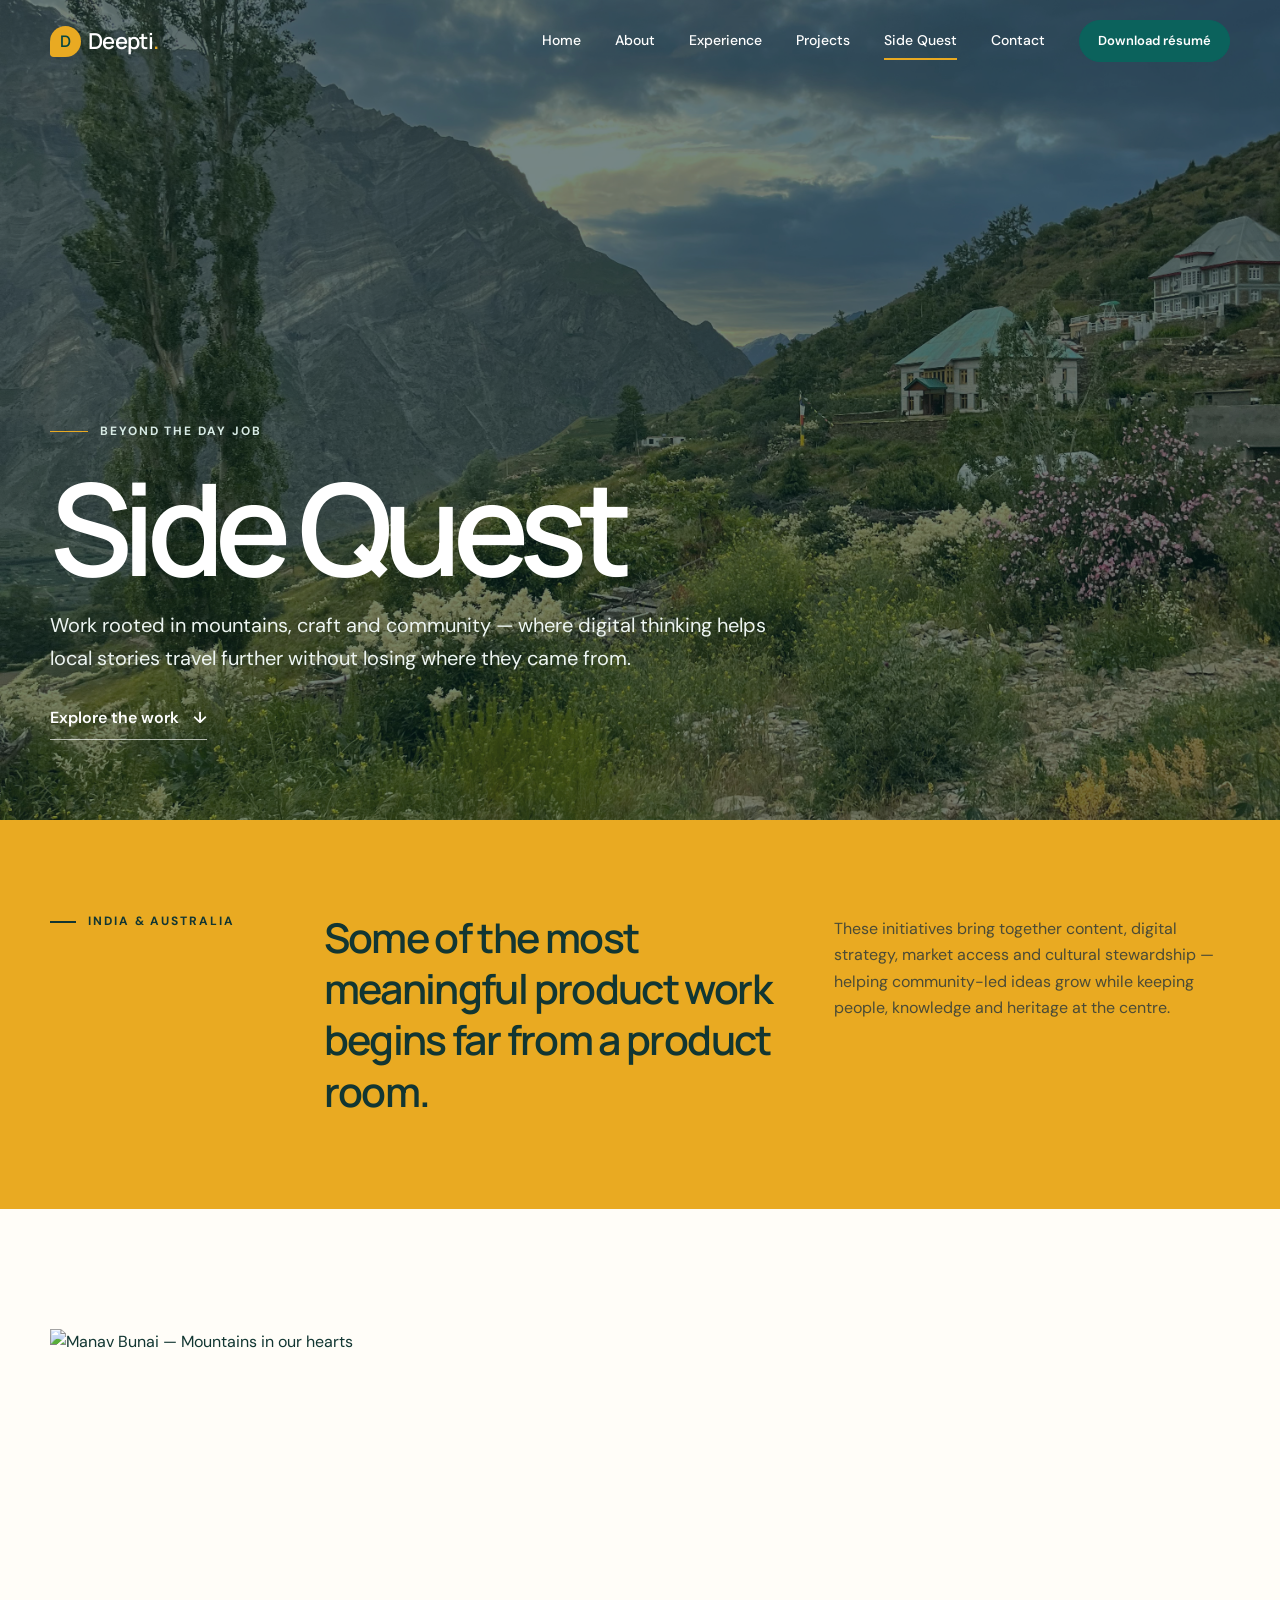
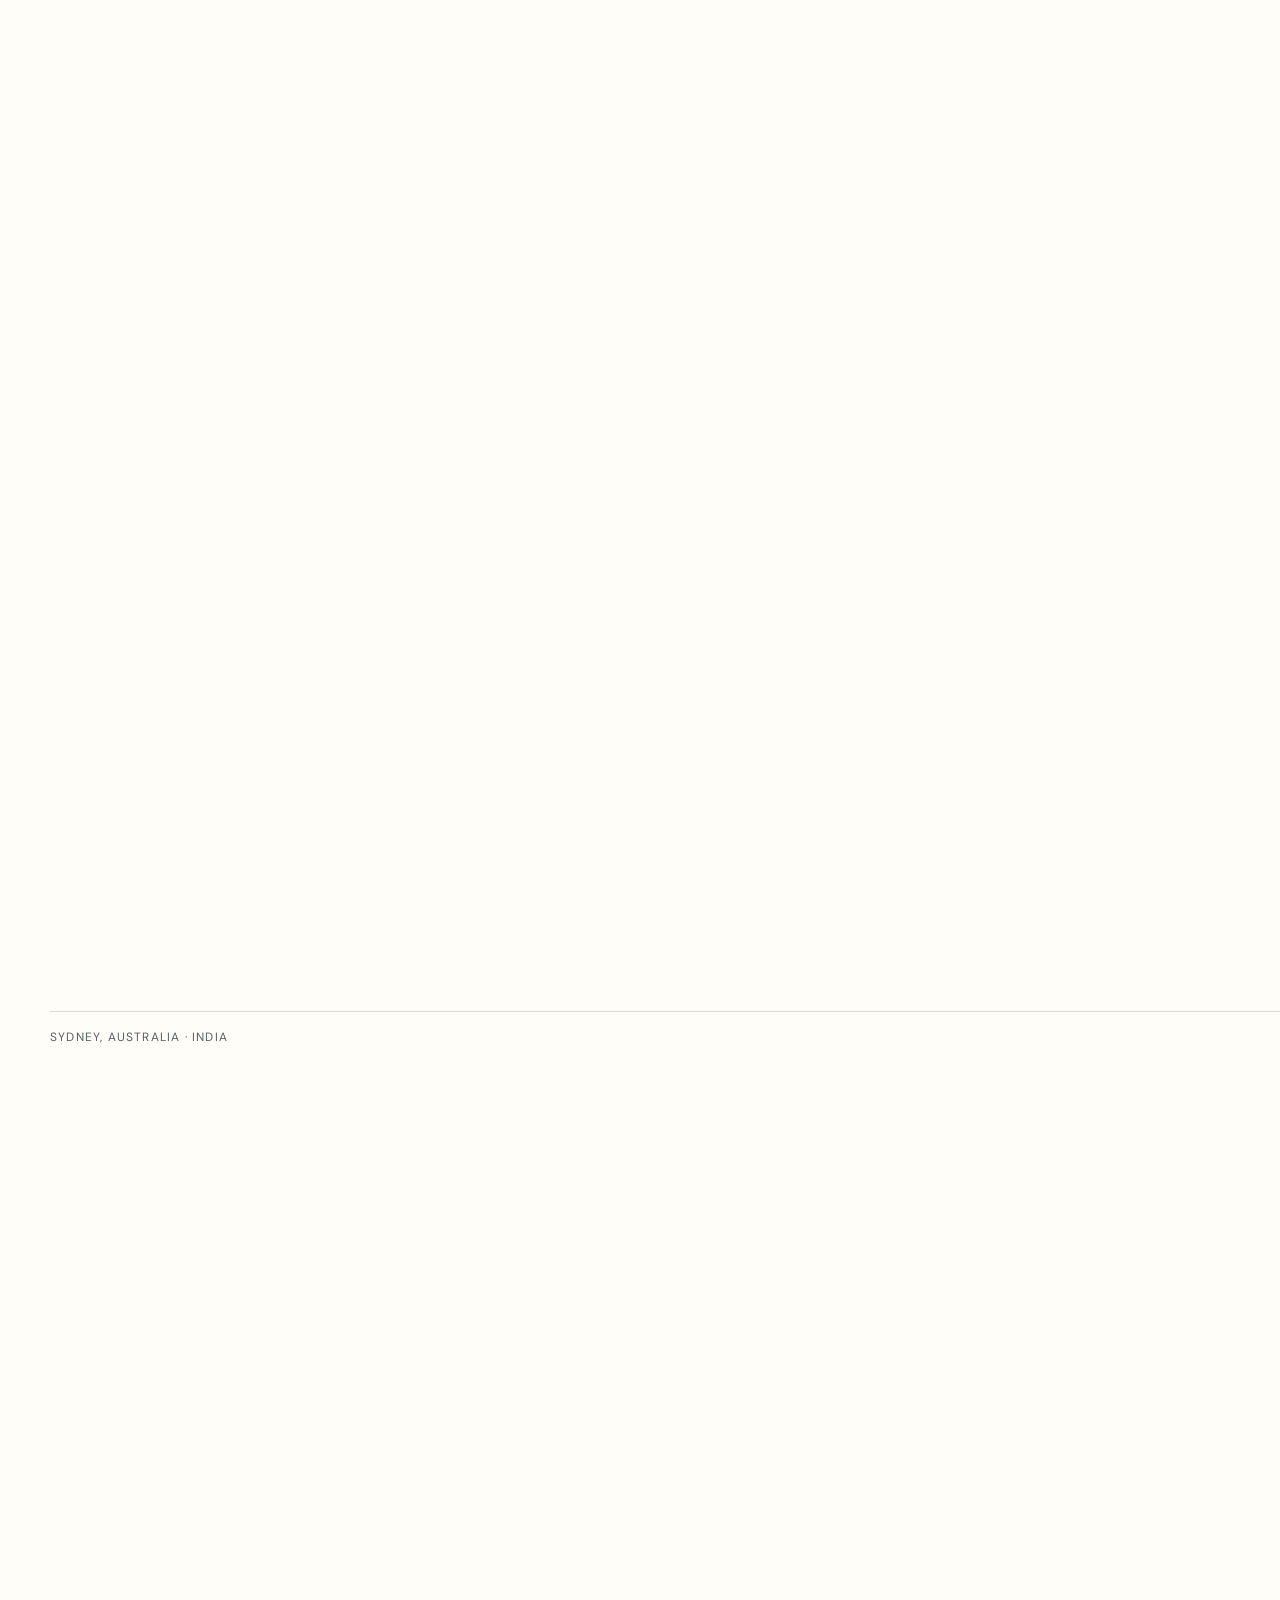
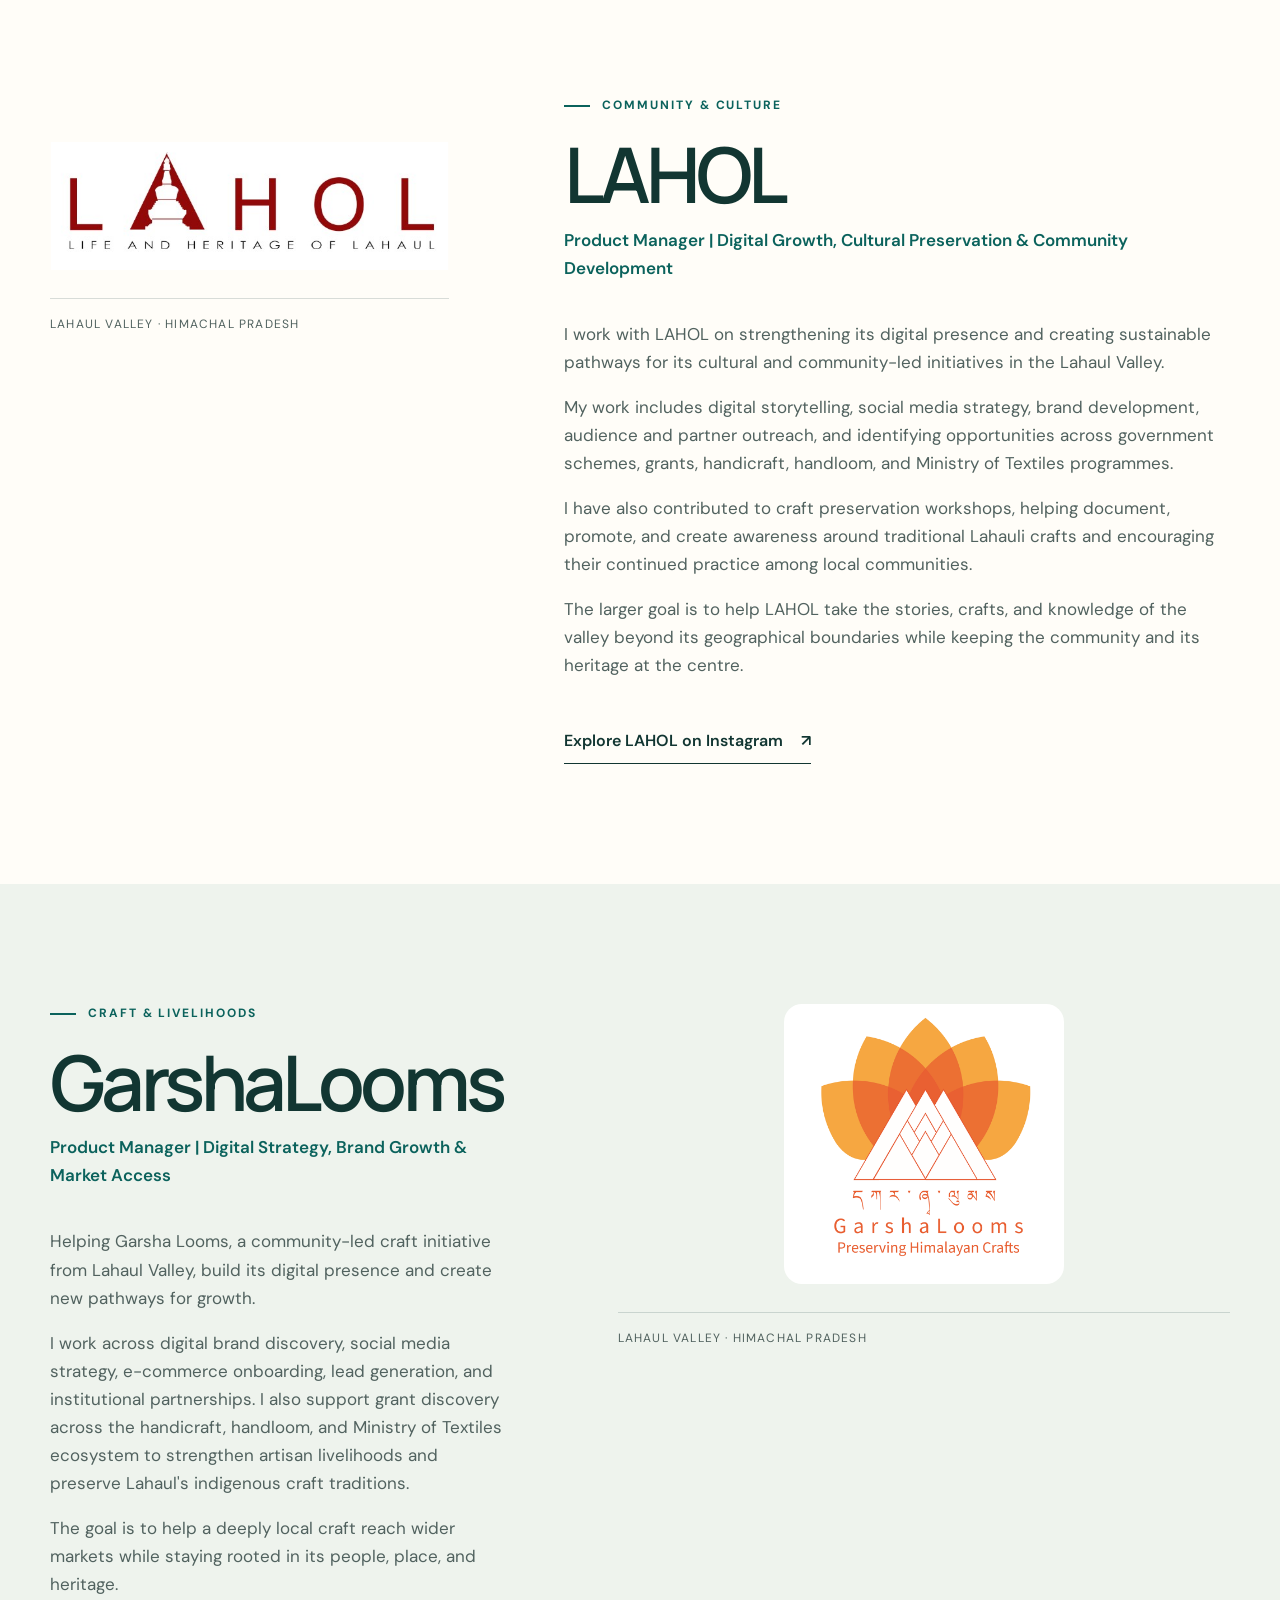
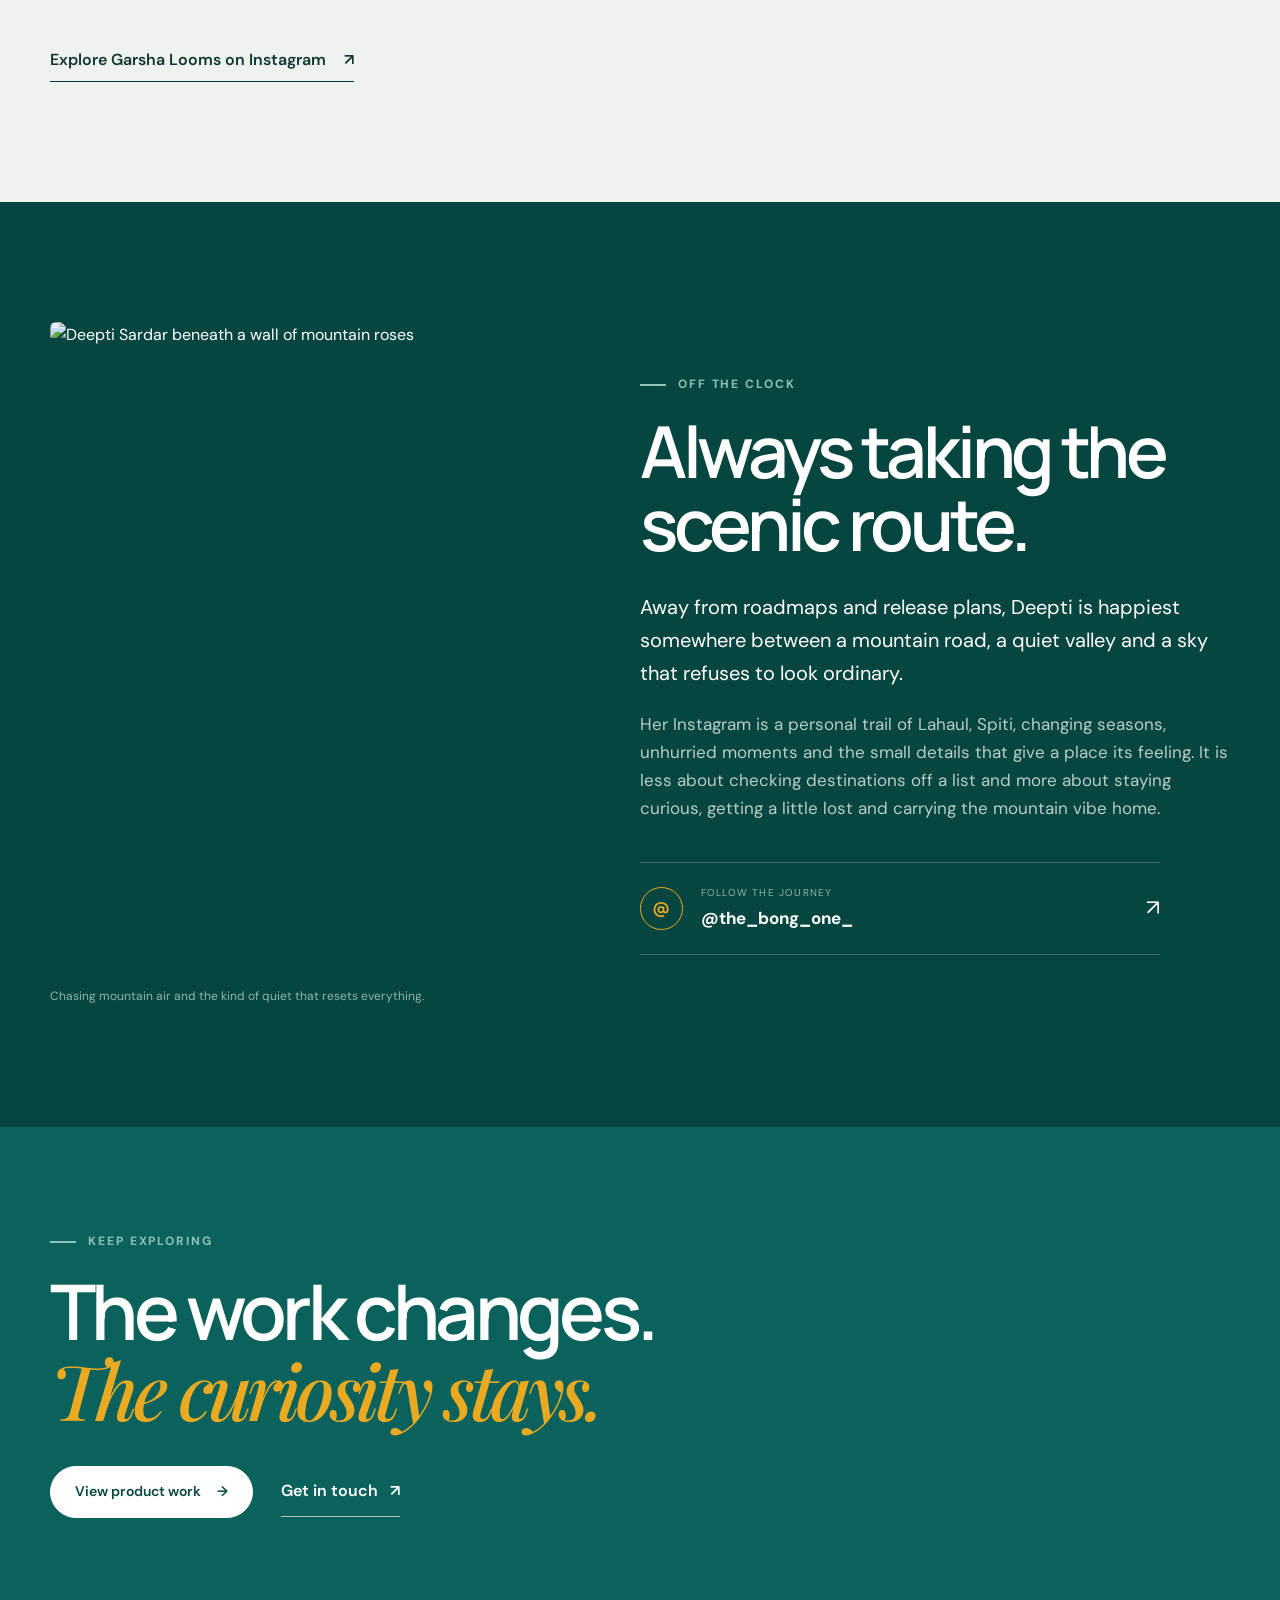
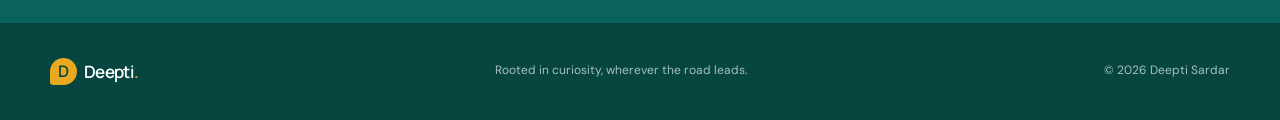
==== commit 21bac5f2: "Add files via upload" ====
--- a/side-quest.html
+++ b/side-quest.html
@@ -3,12 +3,12 @@
 <head>
   <meta charset="UTF-8">
   <meta name="viewport" content="width=device-width, initial-scale=1.0">
-  <meta name="description" content="Deepti Sardar's community-led work with LAHOL and Garsha Looms, rooted in Lahaul's craft, culture and people.">
+  <meta name="description" content="Deepti Sardar's social media, digital growth and community-led work with Manav Bunai, LAHOL and Garsha Looms.">
   <meta name="author" content="Deepti Sardar">
   <meta name="theme-color" content="#0b625c">
   <meta property="og:type" content="website">
   <meta property="og:title" content="Side Quest — Deepti Sardar">
-  <meta property="og:description" content="Digital growth, cultural preservation and community-led work from the Lahaul Valley.">
+  <meta property="og:description" content="Social media, digital growth, cultural preservation and community-led work across India and Australia.">
   <meta property="og:image" content="assets/profile-placeholder.png">
   <title>Side Quest — Deepti Sardar</title>
   <link rel="stylesheet" href="style.css">
@@ -45,16 +45,40 @@
       <div class="container quest-hero-copy reveal">
         <p class="eyebrow"><span></span> Beyond the day job</p>
         <h1 id="quest-title">Side Quest</h1>
-        <p>Work rooted in mountains, craft and community — where digital product thinking helps local stories travel further without losing where they came from.</p>
-        <a class="quest-jump" href="#lahol">Explore the work <span aria-hidden="true">↓</span></a>
+        <p>Work rooted in mountains, craft and community — where digital thinking helps local stories travel further without losing where they came from.</p>
+        <a class="quest-jump" href="#manav-bunai">Explore the work <span aria-hidden="true">↓</span></a>
       </div>
     </section>
 
     <section class="quest-intro" aria-label="Side Quest introduction">
       <div class="container quest-intro-grid reveal">
-        <p class="kicker">Lahaul Valley</p>
+        <p class="kicker">India & Australia</p>
         <p class="quest-intro-lead">Some of the most meaningful product work begins far from a product room.</p>
-        <p>These initiatives bring together digital strategy, market access and cultural stewardship — helping community-led ideas grow while keeping the valley's people, knowledge and heritage at the centre.</p>
+        <p>These initiatives bring together content, digital strategy, market access and cultural stewardship — helping community-led ideas grow while keeping people, knowledge and heritage at the centre.</p>
+      </div>
+    </section>
+
+    <section class="initiative initiative-manav" id="manav-bunai" aria-labelledby="manav-title">
+      <div class="container initiative-layout">
+        <div class="initiative-identity reveal">
+          <img class="initiative-logo initiative-logo-manav" src="assets/manav-bunai-logo.png" alt="Manav Bunai — Mountains in our hearts" width="1254" height="1254">
+          <p>Sydney, Australia · India</p>
+        </div>
+        <div class="initiative-content reveal" data-delay="100">
+          <p class="kicker">Social Media & Content</p>
+          <h2 id="manav-title">Manav Bunai</h2>
+          <p class="initiative-role">Social Media Manager | Content Editor & Curator</p>
+          <div class="initiative-copy">
+            <p>I work with Manav Bunai on strengthening its social media presence and building a more consistent content identity, with a growing focus on its Australian audience and Sydney presence.</p>
+            <p>My work includes social media strategy, monthly content planning, Reel and carousel conceptualisation, content editing and curation, copywriting, and developing stories around artisans, craft processes, collections, market collaborations, and the brand’s Sydney store launch.</p>
+            <p>I also work on translating behind-the-scenes craft processes — from natural dyeing and Himalayan wool to artisan-led making — into engaging digital content, while experimenting with formats, hooks, trends, and localised storytelling to improve reach and discovery.</p>
+            <p>The larger goal is to help Manav Bunai bring the stories of its makers and craft-led products to a wider audience while building a contemporary and recognisable digital presence across India and Australia.</p>
+          </div>
+          <div class="initiative-links">
+            <a class="initiative-link" href="https://www.instagram.com/manav_bunai/" target="_blank" rel="noopener noreferrer" aria-label="Explore Manav Bunai on Instagram">Explore Manav Bunai on Instagram <span aria-hidden="true">↗</span></a>
+            <a class="initiative-link" href="https://manavbunai.com/?utm_source=ig&amp;utm_medium=social&amp;utm_content=link_in_bio&amp;fbclid=PAcGRvZgJleHRuA2FlbQIxMQBzcnRjBmFwcF9pZA85MzY2MTk3NDMzOTI0NTkAAafr7djO6j9Dt4xG6sPP-U7UP0WslyPEn79Ee147FLcgMPZpOajvsTLCy8BGVA_aem_gU0bWFpjU8B826uiUioVKg" target="_blank" rel="noopener noreferrer" aria-label="Visit the Manav Bunai website">Visit Manav Bunai <span aria-hidden="true">↗</span></a>
+          </div>
+        </div>
       </div>
     </section>
 
